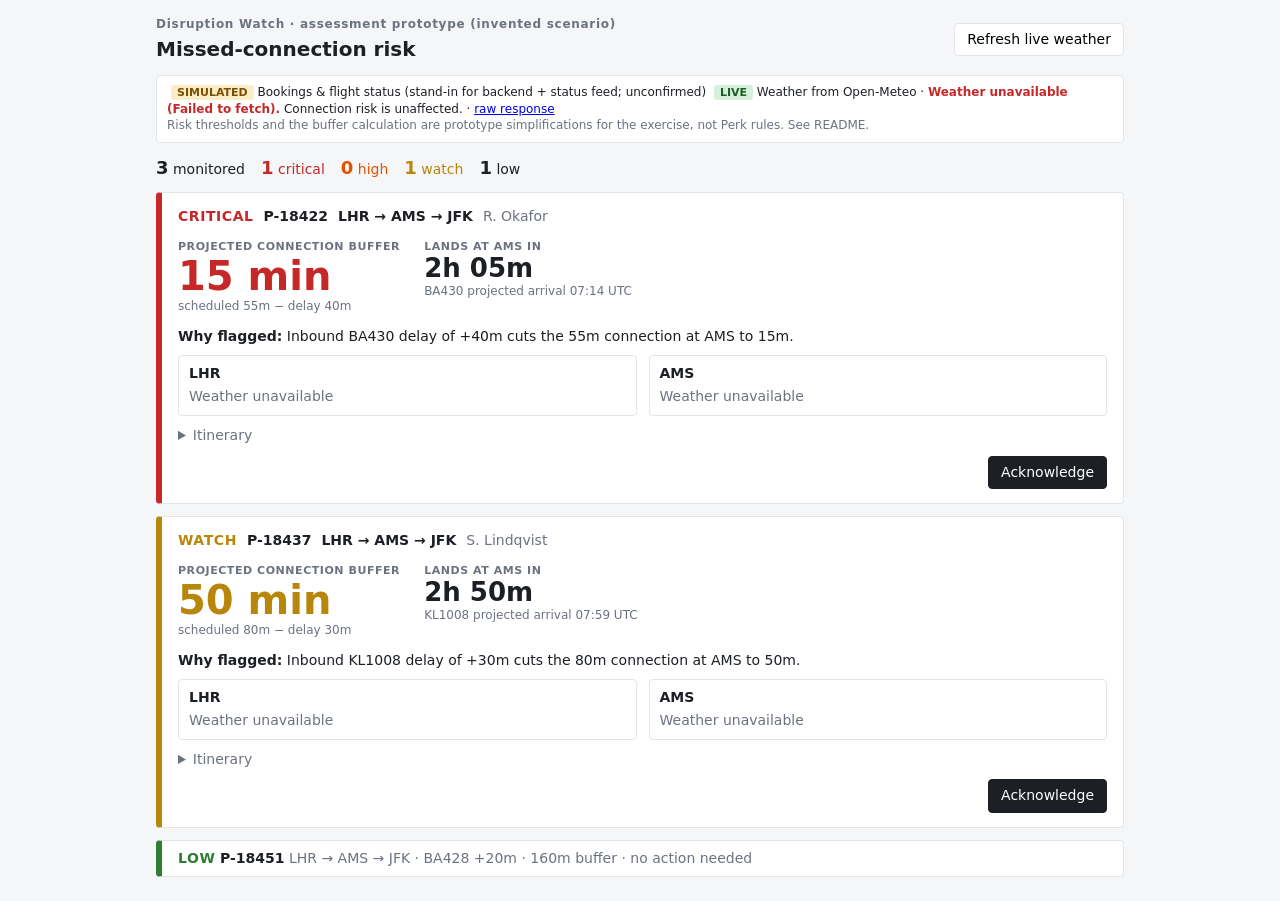
==== index.html @ ebd144af "Add missed-connection risk prototype (Question 7) Static page that ranks simulated bookings by proje" ====
<!doctype html>
<html lang="en">
<head>
  <meta charset="utf-8">
  <meta name="viewport" content="width=device-width, initial-scale=1">
  <title>Disruption Watch</title>
  <link rel="stylesheet" href="styles.css">
</head>
<body>
  <header class="top">
    <div>
      <div class="brand">Disruption Watch · assessment prototype (invented scenario)</div>
      <h1>Missed-connection risk</h1>
    </div>
    <button id="refresh">Refresh live weather</button>
  </header>

  <div class="sources">
    <span class="pill sim">SIMULATED</span> Bookings &amp; flight status (stand-in for backend + status feed; unconfirmed)
    <span class="pill live">LIVE</span> Weather from Open-Meteo · <span id="weather-status"></span>
    · <a id="raw-link" target="_blank" rel="noopener">raw response</a>
    <div class="muted">Risk thresholds and the buffer calculation are prototype simplifications for the exercise, not Perk rules. See README.</div>
  </div>

  <div id="summary" class="summary"></div>
  <main id="cards"></main>

  <script src="risk.js"></script>
  <script src="bookings.js"></script>
  <script src="app.js"></script>
</body>
</html>
---- styles.css ----
:root {
  --bg: #f5f6f8; --card: #fff; --text: #1c1f24; --muted: #6b7280; --line: #e3e5e9;
  --critical: #c62828; --high: #e65100; --watch: #b8860b; --low: #2e7d32;
}
* { box-sizing: border-box; }
body { margin: 0; padding: 16px; font: 14px/1.4 system-ui, -apple-system, Segoe UI, sans-serif; background: var(--bg); color: var(--text); max-width: 1000px; margin-inline: auto; }
button { font: inherit; padding: 6px 12px; border: 1px solid var(--line); border-radius: 4px; background: #fff; cursor: pointer; }
button.primary { background: var(--text); color: #fff; border-color: var(--text); }
.muted { color: var(--muted); }
.small { font-size: 12px; }
.stale { color: var(--critical); font-weight: 600; }

.top { display: flex; justify-content: space-between; align-items: center; gap: 12px; }
.brand { font-size: 12px; font-weight: 700; letter-spacing: .06em; color: var(--muted); }
h1 { margin: 2px 0 0; font-size: 20px; }

.sources { margin: 12px 0; padding: 8px 10px; background: #fff; border: 1px solid var(--line); border-radius: 4px; font-size: 12px; }
.pill { font-weight: 700; font-size: 11px; padding: 1px 6px; border-radius: 3px; margin-left: 4px; }
.pill.sim { background: #fdecc8; color: #7a4f00; }
.pill.live { background: #d7f0dc; color: #1b5e20; }

.summary { display: flex; flex-wrap: wrap; gap: 16px; margin: 12px 0; }
.summary b { font-size: 18px; }
.t-critical { color: var(--critical); } .t-high { color: var(--high); } .t-watch { color: var(--watch); }

.card { background: var(--card); border: 1px solid var(--line); border-left: 6px solid var(--tier); border-radius: 4px; padding: 14px 16px; margin-bottom: 12px; }
.card.acked { opacity: .65; }
.tier-critical { --tier: var(--critical); } .tier-high { --tier: var(--high); }
.tier-watch { --tier: var(--watch); } .tier-low { --tier: var(--low); }
.card-head { display: flex; flex-wrap: wrap; align-items: baseline; gap: 10px; }
.tier { font-weight: 800; color: var(--tier); letter-spacing: .04em; }
.route { font-weight: 600; }
.wx-badge { font-size: 11px; font-weight: 700; background: #e3f0fb; color: #0d47a1; padding: 1px 6px; border-radius: 3px; }

.signals { display: flex; flex-wrap: wrap; gap: 24px; margin: 12px 0; }
.big .label { font-size: 11px; font-weight: 700; text-transform: uppercase; letter-spacing: .05em; color: var(--muted); }
.big .value { font-size: 40px; font-weight: 800; line-height: 1.1; color: var(--tier); }
.big.secondary .value { font-size: 26px; color: var(--text); }
.why { margin: 8px 0; }

.weather { display: flex; flex-wrap: wrap; gap: 12px; }
.wx { flex: 1 1 220px; border: 1px solid var(--line); border-radius: 4px; padding: 8px 10px; }
.wx-code { font-weight: 700; margin-bottom: 4px; }
.wx dl { display: grid; grid-template-columns: auto 1fr; gap: 2px 10px; margin: 0 0 4px; }
.wx dt { color: var(--muted); }
.wx dd { margin: 0; }

.low-row { background: var(--card); border: 1px solid var(--line); border-left: 6px solid var(--low); border-radius: 4px; padding: 8px 16px; margin-bottom: 8px; color: var(--muted); }
.low-row strong { color: var(--text); }
.tier-low.tier { color: var(--low); }
details { margin-top: 10px; }
summary { cursor: pointer; color: var(--muted); }
table { border-collapse: collapse; margin-top: 6px; font-size: 13px; }
th, td { text-align: left; padding: 3px 12px 3px 0; border-bottom: 1px solid var(--line); }
.card-foot { margin-top: 10px; display: flex; gap: 8px; align-items: center; justify-content: flex-end; }
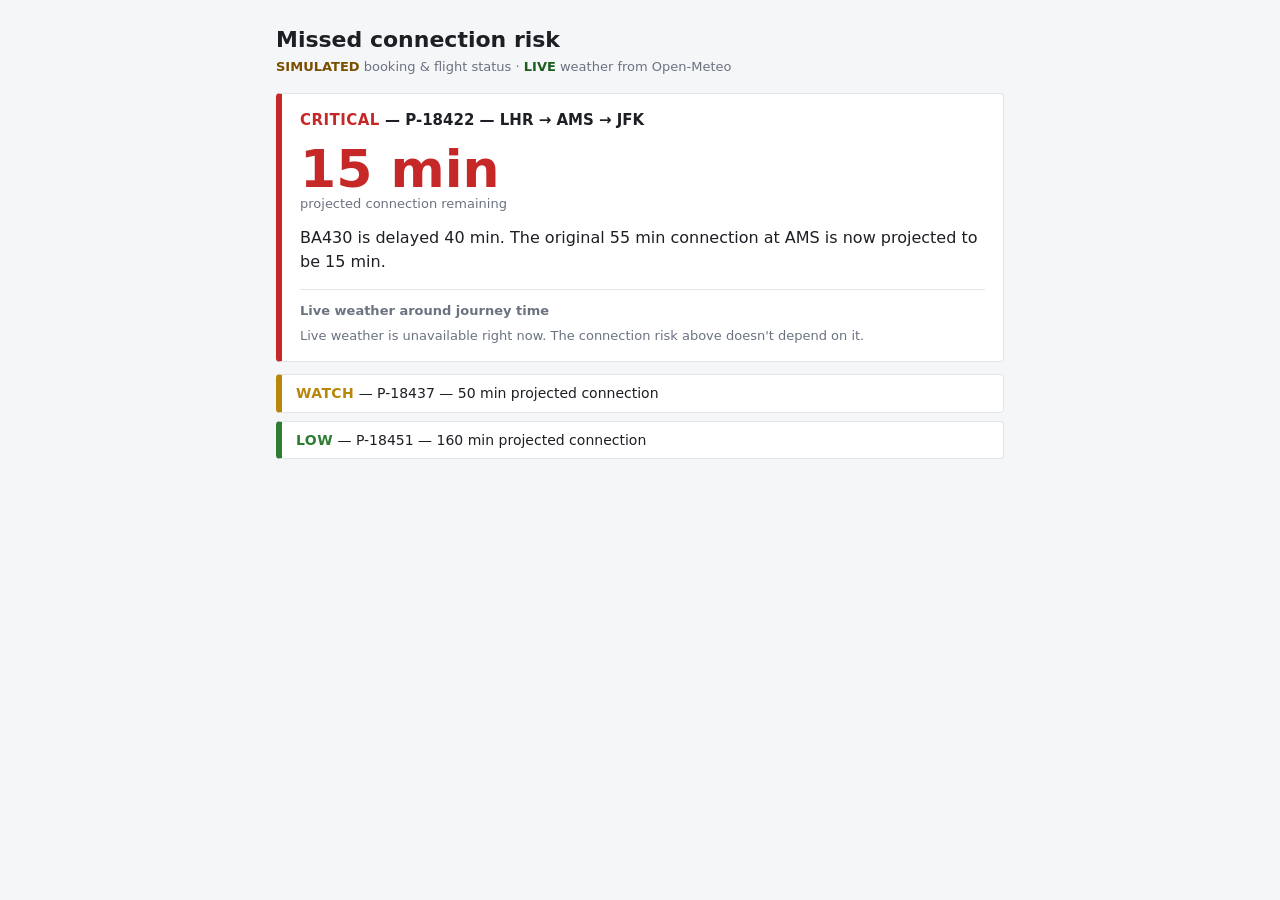
==== commit 65726e75: "Simplify the screen to answer "which bookings are at risk, and why?" Show one dominant card per at-r" ====
--- a/index.html
+++ b/index.html
@@ -3,27 +3,17 @@
 <head>
   <meta charset="utf-8">
   <meta name="viewport" content="width=device-width, initial-scale=1">
-  <title>Disruption Watch</title>
+  <title>Missed connection risk</title>
   <link rel="stylesheet" href="styles.css">
 </head>
 <body>
-  <header class="top">
-    <div>
-      <div class="brand">Disruption Watch · assessment prototype (invented scenario)</div>
-      <h1>Missed-connection risk</h1>
-    </div>
-    <button id="refresh">Refresh live weather</button>
+  <header>
+    <h1>Missed connection risk</h1>
+    <p class="provenance"><span class="sim">SIMULATED</span> booking &amp; flight status · <span class="live">LIVE</span> weather from Open-Meteo</p>
   </header>
 
-  <div class="sources">
-    <span class="pill sim">SIMULATED</span> Bookings &amp; flight status (stand-in for backend + status feed; unconfirmed)
-    <span class="pill live">LIVE</span> Weather from Open-Meteo · <span id="weather-status"></span>
-    · <a id="raw-link" target="_blank" rel="noopener">raw response</a>
-    <div class="muted">Risk thresholds and the buffer calculation are prototype simplifications for the exercise, not Perk rules. See README.</div>
-  </div>
-
-  <div id="summary" class="summary"></div>
   <main id="cards"></main>
+  <footer id="source"></footer>
 
   <script src="risk.js"></script>
   <script src="bookings.js"></script>
--- a/styles.css
+++ b/styles.css
@@ -3,53 +3,31 @@
   --critical: #c62828; --high: #e65100; --watch: #b8860b; --low: #2e7d32;
 }
 * { box-sizing: border-box; }
-body { margin: 0; padding: 16px; font: 14px/1.4 system-ui, -apple-system, Segoe UI, sans-serif; background: var(--bg); color: var(--text); max-width: 1000px; margin-inline: auto; }
-button { font: inherit; padding: 6px 12px; border: 1px solid var(--line); border-radius: 4px; background: #fff; cursor: pointer; }
-button.primary { background: var(--text); color: #fff; border-color: var(--text); }
+body { margin: 0 auto; padding: 16px; max-width: 760px; font: 15px/1.45 system-ui, -apple-system, Segoe UI, sans-serif; background: var(--bg); color: var(--text); }
 .muted { color: var(--muted); }
-.small { font-size: 12px; }
-.stale { color: var(--critical); font-weight: 600; }
 
-.top { display: flex; justify-content: space-between; align-items: center; gap: 12px; }
-.brand { font-size: 12px; font-weight: 700; letter-spacing: .06em; color: var(--muted); }
-h1 { margin: 2px 0 0; font-size: 20px; }
+h1 { margin: 8px 0 2px; font-size: 22px; }
+.provenance { margin: 0 0 16px; font-size: 13px; color: var(--muted); }
+.sim { font-weight: 700; color: #7a4f00; }
+.live { font-weight: 700; color: #1b5e20; }
 
-.sources { margin: 12px 0; padding: 8px 10px; background: #fff; border: 1px solid var(--line); border-radius: 4px; font-size: 12px; }
-.pill { font-weight: 700; font-size: 11px; padding: 1px 6px; border-radius: 3px; margin-left: 4px; }
-.pill.sim { background: #fdecc8; color: #7a4f00; }
-.pill.live { background: #d7f0dc; color: #1b5e20; }
-
-.summary { display: flex; flex-wrap: wrap; gap: 16px; margin: 12px 0; }
-.summary b { font-size: 18px; }
-.t-critical { color: var(--critical); } .t-high { color: var(--high); } .t-watch { color: var(--watch); }
-
-.card { background: var(--card); border: 1px solid var(--line); border-left: 6px solid var(--tier); border-radius: 4px; padding: 14px 16px; margin-bottom: 12px; }
-.card.acked { opacity: .65; }
 .tier-critical { --tier: var(--critical); } .tier-high { --tier: var(--high); }
 .tier-watch { --tier: var(--watch); } .tier-low { --tier: var(--low); }
-.card-head { display: flex; flex-wrap: wrap; align-items: baseline; gap: 10px; }
-.tier { font-weight: 800; color: var(--tier); letter-spacing: .04em; }
-.route { font-weight: 600; }
-.wx-badge { font-size: 11px; font-weight: 700; background: #e3f0fb; color: #0d47a1; padding: 1px 6px; border-radius: 3px; }
+.tier { font-weight: 800; color: var(--tier); letter-spacing: .03em; }
 
-.signals { display: flex; flex-wrap: wrap; gap: 24px; margin: 12px 0; }
-.big .label { font-size: 11px; font-weight: 700; text-transform: uppercase; letter-spacing: .05em; color: var(--muted); }
-.big .value { font-size: 40px; font-weight: 800; line-height: 1.1; color: var(--tier); }
-.big.secondary .value { font-size: 26px; color: var(--text); }
-.why { margin: 8px 0; }
+.card { background: var(--card); border: 1px solid var(--line); border-left: 6px solid var(--tier); border-radius: 4px; padding: 16px 18px; margin-bottom: 12px; }
+.head { font-weight: 600; }
+.buffer { margin-top: 12px; font-size: 52px; font-weight: 800; line-height: 1; color: var(--tier); }
+.label { color: var(--muted); font-size: 13px; }
+.why { margin: 12px 0 0; font-size: 16px; }
 
-.weather { display: flex; flex-wrap: wrap; gap: 12px; }
-.wx { flex: 1 1 220px; border: 1px solid var(--line); border-radius: 4px; padding: 8px 10px; }
-.wx-code { font-weight: 700; margin-bottom: 4px; }
-.wx dl { display: grid; grid-template-columns: auto 1fr; gap: 2px 10px; margin: 0 0 4px; }
-.wx dt { color: var(--muted); }
-.wx dd { margin: 0; }
+.weather { margin-top: 16px; padding-top: 12px; border-top: 1px solid var(--line); font-size: 13px; color: var(--muted); }
+.weather-title { font-weight: 600; margin-bottom: 6px; }
+.wx-grid { display: flex; flex-wrap: wrap; gap: 8px 32px; }
+.wx b { color: var(--text); }
+.elevated { color: var(--critical); font-weight: 600; }
 
-.low-row { background: var(--card); border: 1px solid var(--line); border-left: 6px solid var(--low); border-radius: 4px; padding: 8px 16px; margin-bottom: 8px; color: var(--muted); }
-.low-row strong { color: var(--text); }
-.tier-low.tier { color: var(--low); }
-details { margin-top: 10px; }
-summary { cursor: pointer; color: var(--muted); }
-table { border-collapse: collapse; margin-top: 6px; font-size: 13px; }
-th, td { text-align: left; padding: 3px 12px 3px 0; border-bottom: 1px solid var(--line); }
-.card-foot { margin-top: 10px; display: flex; gap: 8px; align-items: center; justify-content: flex-end; }
+.row { background: var(--card); border: 1px solid var(--line); border-left: 6px solid var(--tier); border-radius: 4px; padding: 8px 14px; margin-bottom: 8px; font-size: 14px; }
+
+footer { margin-top: 20px; font-size: 12px; color: var(--muted); }
+footer a { color: inherit; }
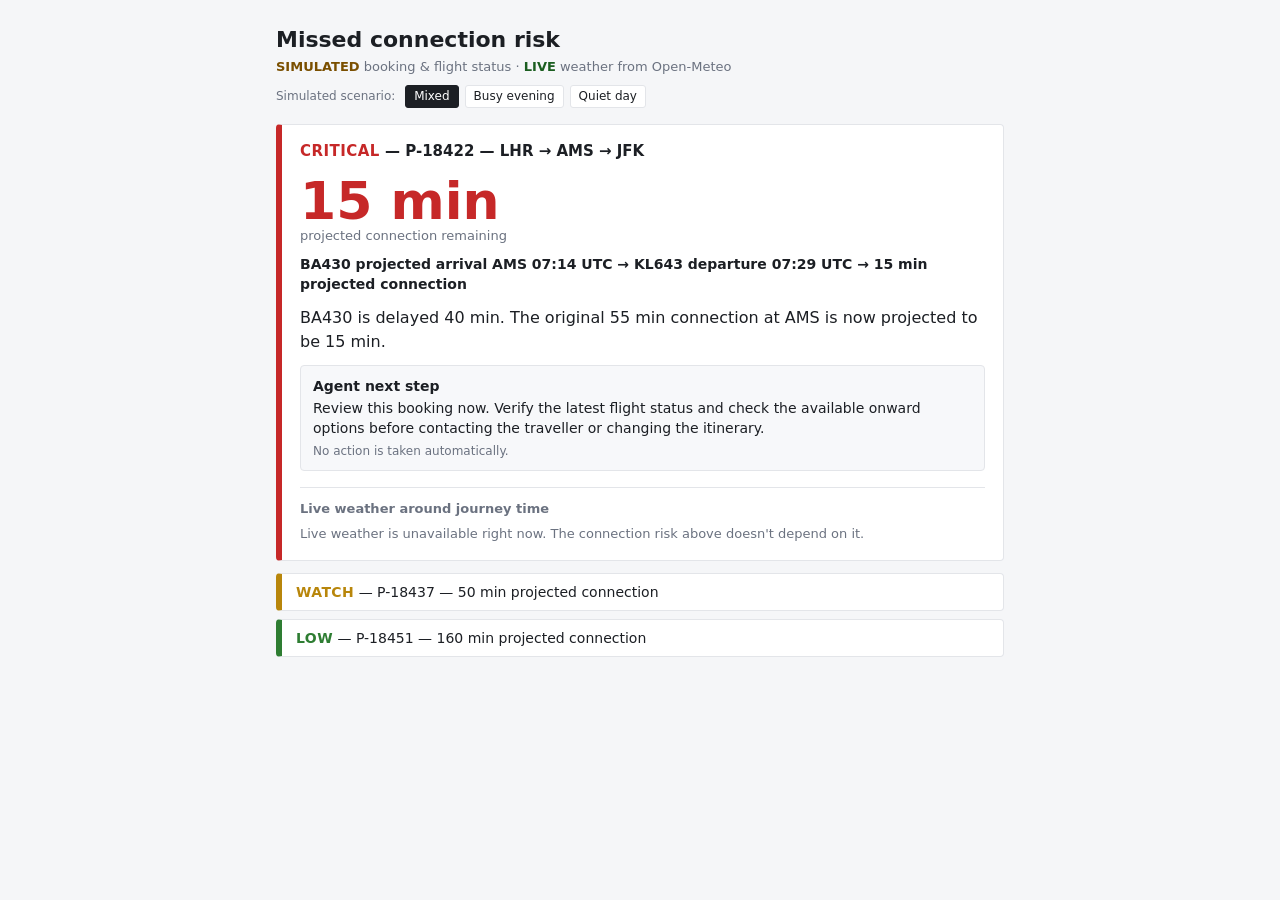
==== commit f349899e: "Add a switcher between three simulated booking scenarios Mixed (default, unchanged), Busy evening (t" ====
--- a/index.html
+++ b/index.html
@@ -10,6 +10,7 @@
   <header>
     <h1>Missed connection risk</h1>
     <p class="provenance"><span class="sim">SIMULATED</span> booking &amp; flight status · <span class="live">LIVE</span> weather from Open-Meteo</p>
+    <nav id="scenarios" class="scenarios"></nav>
   </header>
 
   <main id="cards"></main>
--- a/styles.css
+++ b/styles.css
@@ -11,6 +11,11 @@
 .sim { font-weight: 700; color: #7a4f00; }
 .live { font-weight: 700; color: #1b5e20; }
 
+.scenarios { margin: -8px 0 16px; font-size: 12px; color: var(--muted); }
+.scenarios button { font: inherit; margin-left: 6px; padding: 2px 8px; border: 1px solid var(--line); border-radius: 3px; background: #fff; color: var(--text); cursor: pointer; }
+.scenarios button[aria-pressed="true"] { background: var(--text); color: #fff; border-color: var(--text); }
+.none { margin: 0 0 10px; font-size: 15px; }
+
 .tier-critical { --tier: var(--critical); } .tier-high { --tier: var(--high); }
 .tier-watch { --tier: var(--watch); } .tier-low { --tier: var(--low); }
 .tier { font-weight: 800; color: var(--tier); letter-spacing: .03em; }
@@ -19,7 +24,11 @@
 .head { font-weight: 600; }
 .buffer { margin-top: 12px; font-size: 52px; font-weight: 800; line-height: 1; color: var(--tier); }
 .label { color: var(--muted); font-size: 13px; }
+.timeline { margin-top: 8px; font-size: 14px; font-weight: 600; }
 .why { margin: 12px 0 0; font-size: 16px; }
+.next { margin-top: 12px; padding: 10px 12px; background: #f7f8fa; border: 1px solid var(--line); border-radius: 4px; font-size: 14px; }
+.next-title { font-weight: 700; margin-bottom: 2px; }
+.small { font-size: 12px; margin-top: 4px; }
 
 .weather { margin-top: 16px; padding-top: 12px; border-top: 1px solid var(--line); font-size: 13px; color: var(--muted); }
 .weather-title { font-weight: 600; margin-bottom: 6px; }
